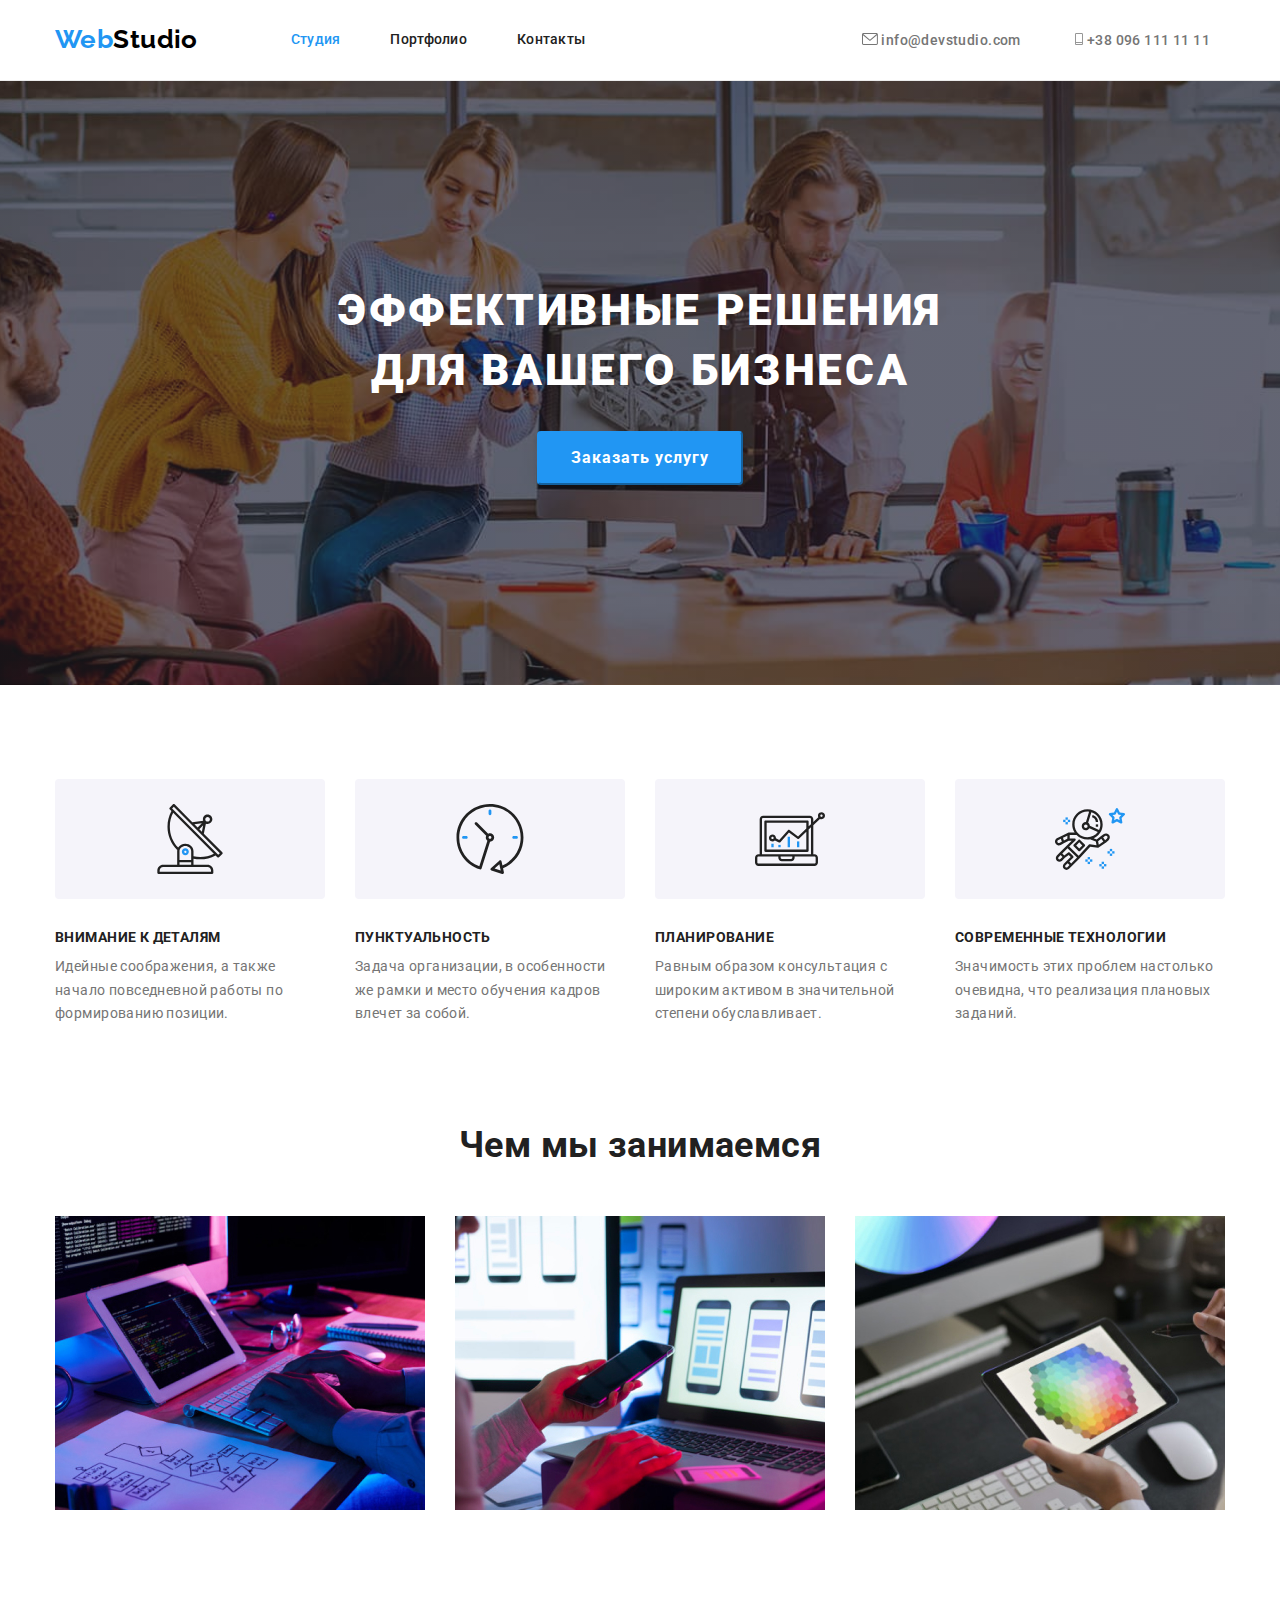
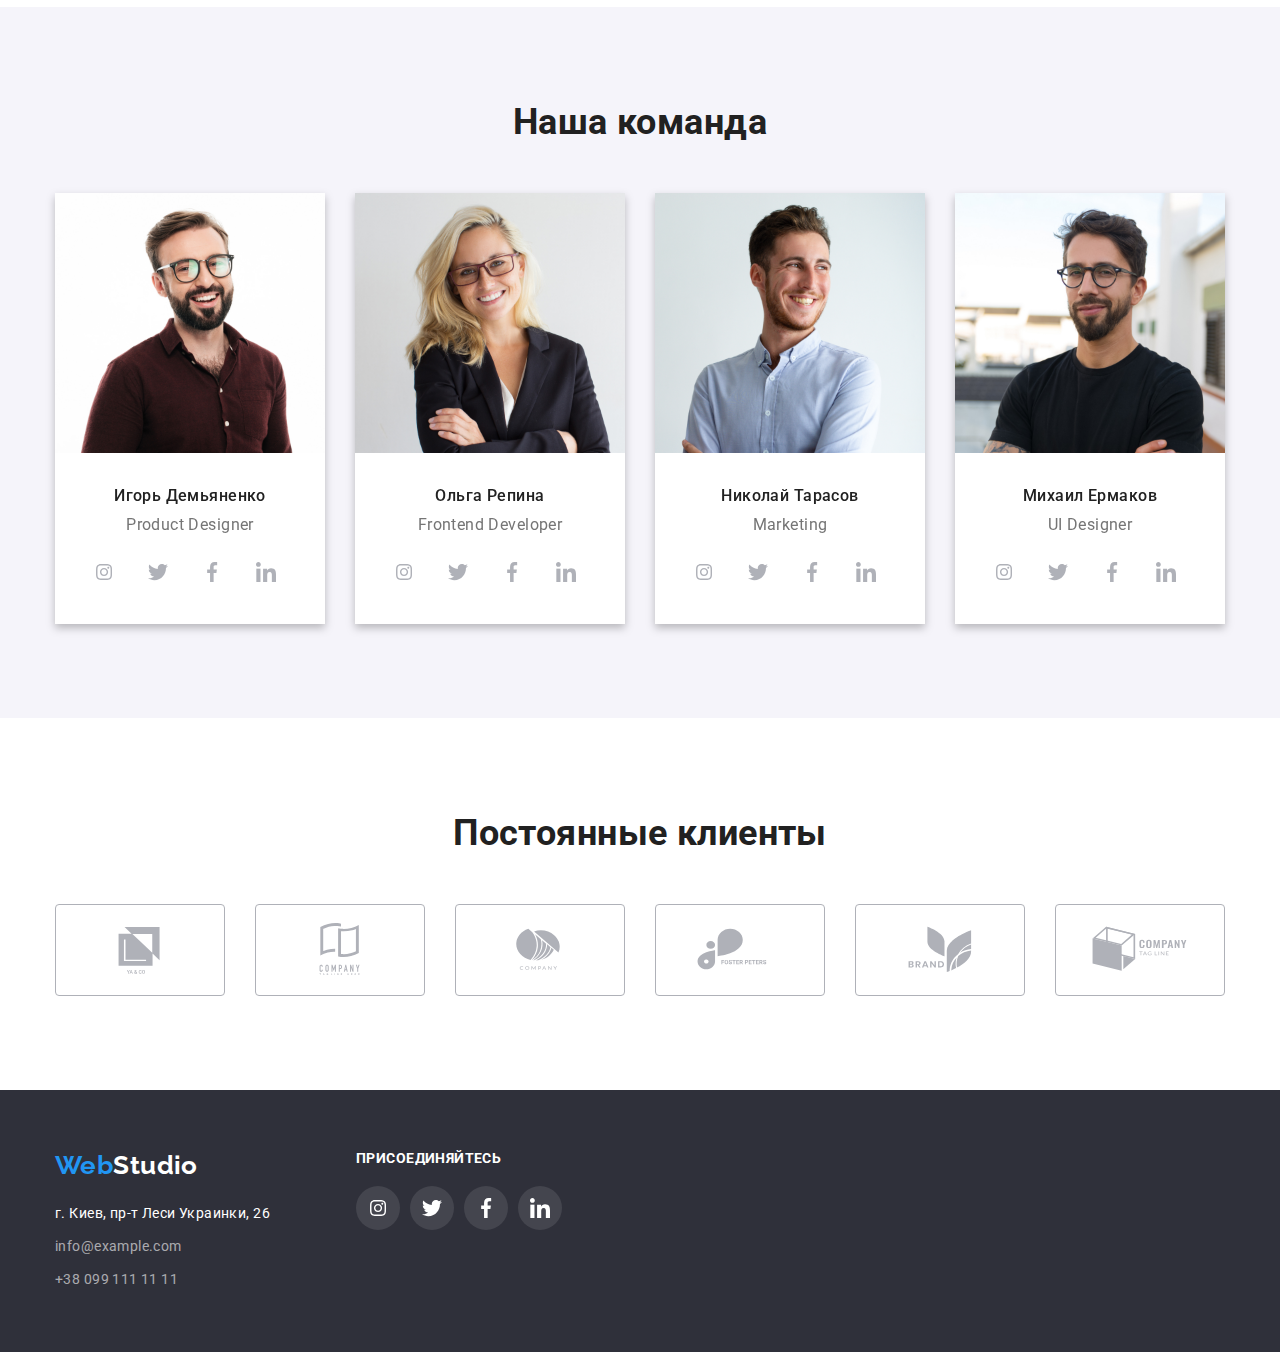
==== index.html @ cfe0c13e "начало" ====
<!DOCTYPE html>
<html lang="ru">
<head>
    <meta charset="UTF-8">
    <meta http-equiv="X-UA-Compatible" content="IE=edge">
    <meta name="viewport" content="width=device-width, initial-scale=1.0">
    <link rel="preconnect" href="https://fonts.googleapis.com">
    <link rel="preconnect" href="https://fonts.gstatic.com" crossorigin>
    <link href="https://fonts.googleapis.com/css2?family=Montserrat:wght@400;700&family=Raleway:wght@700&family=Roboto:wght@400;500;700;900&display=swap" rel="stylesheet">
    <title>Студия</title>
    <link rel="stylesheet" href="https://cdnjs.cloudflare.com/ajax/libs/modern-normalize/1.1.0/modern-normalize.min.css" integrity="sha512-wpPYUAdjBVSE4KJnH1VR1HeZfpl1ub8YT/NKx4PuQ5NmX2tKuGu6U/JRp5y+Y8XG2tV+wKQpNHVUX03MfMFn9Q==" crossorigin="anonymous" referrerpolicy="no-referrer" />
    <link href="./CSS/Styles.css" rel="stylesheet" type="text/css">
</head>
<body>

    <header class="header"> 
        <div class="container">
            <nav class="header-nav"> 
                <a class="header-logo link" href="./index.html">
                    <span class="logo-span">Web</span>Studio
                </a>

                <ul class="header-list list">
                    <li class="header-it current"><a href="./index.html" class="header-item link" >Студия</a> </li>
                    <li class="header-it"><a href="portfolio.html" class="header-item link">Портфолио</a> </li>
                    <li class="header-it"><a href="#contacts" class="header-item link">Контакты</a> </li>
                </ul>
            </nav>

                <ul class="header-link list"> 
                    <li>
                       
                        <a href="mailto:info@devstudio.com" class="link mail">  
                            <svg class="icon" width="16" height="12">
                            <use class="icon-hager" href="./img/symbol-defs.svg#icon-mail"></use>
                            </svg> info@devstudio.com
                        </a>
                    </li>

                    <li><a href="tel:+380961111111" class="link tel"> 
                        <svg class="icon" width="16" height="12">
                        <use class="icon-hager" href="./img/symbol-defs.svg#icon-tel"></use>
                        </svg>+38 096 111 11 11
                        </a>
                    </li>
                </ul>
        </div>
    </header>
    <main>
        <section class="hero">
                <div class="container">
                
                    <h1 class="hero-h1">Эффективные решения<br> для вашего бизнеса</h1>

                    <button type="button" class="hero-btn"> 
                            Заказать услугу
                    </button>
                </div>
        </section>

    
        <section class="benefits-section"> 
            <div class="container">   
                <h2 class="visually-hidden">Наши преимущества</h2>
                <ul class="benefiits-list list">
                    <li class="benefits-item"> 
                        <div class="icon-grey">
                            <svg class="benefits-icon">
                            <use href="./img/symbol-defs.svg#icon-antenna" width="70" height="70"></use>
                            </svg>
                        </div>
                        <h3 class="benefits-title">Внимание к деталям</h3> 
                        <p class="benefits-text">Идейные соображения, а также начало повседневной работы по формированию позиции.</p>
                    </li>
                    <li class="benefits-item">
                        <div class="icon-grey">
                            <svg class="benefits-icon">
                            <use href="./img/symbol-defs.svg#icon-clock" width="70" height="70"></use>
                            </svg>
                        </div>
                        <h3 class="benefits-title">Пунктуальность</h3> 
                        <p class="benefits-text">Задача организации, в особенности же рамки и место обучения кадров влечет за собой.</p>
                    </li>
                    <li class="benefits-item"> 
                        <div class="icon-grey">
                            <svg class="benefits-icon">
                            <use href="./img/symbol-defs.svg#icon-diagram" width="70" height="70"></use>
                            </svg>
                        </div>
                        <h3 class="benefits-title">Планирование</h3>
                        <p class="benefits-text">Равным образом консультация с широким активом в значительной степени обуславливает.</p>
                    </li>
                    <li class="benefits-item">
                        <div class="icon-grey">
                            <svg class="benefits-icon">
                            <use href="./img/symbol-defs.svg#icon-astronaut-cosmo" width="70" height="70"></use>
                            </svg>
                        </div>
                        <h3 class="benefits-title">Современные технологии</h3> 
                        <p class="benefits-text">Значимость этих проблем настолько очевидна, что реализация плановых заданий.</p>
                    </li>
                </ul>
            </div>
        </section>
        <section class="pictures-section">
            <div class="container">
                <h2 class="pictures-title title-down">Чем мы занимаемся</h2>
                <ul class="pictures-list list">
                    <li><img src="./img/верстка.jpg" class="pictures" alt="делает верстку на компьютере" width="370" /></li>
                    <li><img src="./img/дизайн.jpg" class="pictures" alt="создает дизайн макета" width="370" /></li>
                    <li><img src="./img/цвета.jpg" class="pictures" alt="выбирает цвета на палитре планшета" width="370" /></li>
                </ul>
            </div>
         </section>
        <section class="team-section">
            <div class="container">
                <h2 class="team-title-list title-down">Наша команда</h2>
                <ul class="team-list list">
                    <li class="team-item"><img src="./img/ИгорьДемьяненко.jpg" class="pictures-team" alt="Игорь Демьяненко проджект менеджер" width="270" />
                        <h3 class="team-title">Игорь Демьяненко</h3>
                        <p class="team-text">Product Designer</p>
                        <ul class="team-soc-list list">
                            <li class="team-icon-item">
                                <a href="" class="team-icon-link link"> 
                                    <svg class="icon-soc" width="20" height="16"> 
                                        <use href="./img/symbol-defs.svg#icon-instagram"></use>
                                    </svg>
                                </a>
                            </li>
                            <li class="team-icon-item">
                                <a href="" class="team-icon-link">
                                    <svg class="icon-soc" width="20" height="20"> 
                                     <use href="./img/symbol-defs.svg#icon-twitter"></use>
                                    </svg>
                                </a>
                            </li>
                            <li class="team-icon-item">
                                <a href="" class="team-icon-link">
                                    <svg class="icon-soc" width="20" height="20"> 
                                        <use href="./img/symbol-defs.svg#icon-facebook"></use>
                                    </svg>
                                </a>
                            </li>
                            <li class="team-icon-item">
                                <a href="" class="team-icon-link">
                                    <svg class="icon-soc" width="20" height="20"> 
                                        <use href="./img/symbol-defs.svg#icon-linkedin"></use>
                                    </svg>
                                </a>
                            </li>
                        </ul>
                    </li>
                    <li class="team-item"><img src="./img/ОльгаРепина.jpg"  class="pictures-team" alt="Ольга Репина Фронтєнд девелопер" width="270" />
                        <h3 class="team-title">Ольга Репина</h3>
                        <p class="team-text">Frontend Developer</p>
                        <ul class="team-soc-list list">
                            <li class="team-icon-item">
                                <a href="" class="team-icon-link link"> 
                                    <svg class="icon-soc" width="20" height="16"> 
                                        <use href="./img/symbol-defs.svg#icon-instagram"></use>
                                    </svg>
                                </a>
                            </li>
                            <li class="team-icon-item">
                                <a href="" class="team-icon-link">
                                    <svg class="icon-soc" width="20" height="20"> 
                                     <use href="./img/symbol-defs.svg#icon-twitter"></use>
                                    </svg>
                                </a>
                            </li>
                            <li class="team-icon-item">
                                <a href="" class="team-icon-link">
                                    <svg class="icon-soc" width="20" height="20"> 
                                        <use href="./img/symbol-defs.svg#icon-facebook"></use>
                                    </svg>
                                </a>
                            </li>
                            <li class="team-icon-item">
                                <a href="" class="team-icon-link">
                                    <svg class="icon-soc" width="20" height="20"> 
                                        <use href="./img/symbol-defs.svg#icon-linkedin"></use>
                                    </svg>
                                </a>
                            </li>
                        </ul>
                    </li>
                    <li class="team-item"><img src="./img/НиколайТарасов.jpg" class="pictures-team" alt="Николай Тарасов маркетолог" width="270" />
                        <h3 class="team-title">Николай Тарасов</h3>
                        <p class="team-text">Marketing</p>
                        <ul class="team-soc-list list">
                            <li class="team-icon-item">
                                <a href="" class="team-icon-link link"> 
                                    <svg class="icon-soc" width="20" height="16"> 
                                        <use href="./img/symbol-defs.svg#icon-instagram"></use>
                                    </svg>
                                </a>
                            </li>
                            <li class="team-icon-item">
                                <a href="" class="team-icon-link">
                                    <svg class="icon-soc" width="20" height="20"> 
                                     <use href="./img/symbol-defs.svg#icon-twitter"></use>
                                    </svg>
                                </a>
                            </li>
                            <li class="team-icon-item">
                                <a href="" class="team-icon-link">
                                    <svg class="icon-soc" width="20" height="20"> 
                                        <use href="./img/symbol-defs.svg#icon-facebook"></use>
                                    </svg>
                                </a>
                            </li>
                            <li class="team-icon-item">
                                <a href="" class="team-icon-link">
                                    <svg class="icon-soc" width="20" height="20"> 
                                        <use href="./img/symbol-defs.svg#icon-linkedin"></use>
                                    </svg>
                                </a>
                            </li>
                        </ul>
                    </li>
                    <li class="team-item"><img src="./img/Михаил.jpg" class="pictures-team" alt="Михаил Ермаков дизайнер" width="270" />
                        <h3 class="team-title">Михаил Ермаков</h3>
                        <p class="team-text">UI Designer</p>
                        <ul class="team-soc-list list">
                            <li class="team-icon-item">
                                <a href="" class="team-icon-link link"> 
                                    <svg class="icon-soc" width="20" height="16"> 
                                        <use href="./img/symbol-defs.svg#icon-instagram"></use>
                                    </svg>
                                </a>
                            </li>
                            <li class="team-icon-item">
                                <a href="" class="team-icon-link">
                                    <svg class="icon-soc" width="20" height="20"> 
                                     <use href="./img/symbol-defs.svg#icon-twitter"></use>
                                    </svg>
                                </a>
                            </li>
                            <li class="team-icon-item">
                                <a href="" class="team-icon-link">
                                    <svg class="icon-soc" width="20" height="20"> 
                                        <use href="./img/symbol-defs.svg#icon-facebook"></use>
                                    </svg>
                                </a>
                            </li>
                            <li class="team-icon-item">
                                <a href="" class="team-icon-link">
                                    <svg class="icon-soc" width="20" height="20"> 
                                        <use href="./img/symbol-defs.svg#icon-linkedin"></use>
                                    </svg>
                                </a>
                            </li>
                        </ul>
                    </li>
                </ul>
            </div>
        </section>

        <section class="clients">
            <h2 class="clients-title title-down">Постоянные клиенты</h2>
            <ul class="clients-icon-list list">
                <li class="clients-icon-item">
                    <a href="" class="clients-icon-link link">
                        <svg class="icon-clients" width="160" height="60"> 
                            <use href="./img/symbol-defs.svg#icon-Logologo1"></use>
                        </svg>
                    </a>
                </li>
                <li class="clients-icon-item">
                    <a href="" class="clients-icon-link link">
                        <svg class="icon-clients" width="160" height="60"> 
                            <use href="./img/symbol-defs.svg#icon-Logologo2"></use>
                        </svg>
                    </a>
                </li>
                <li class="clients-icon-item">
                    <a href="" class="clients-icon-link link">
                        <svg class="icon-clients" width="160" height="60"> 
                            <use href="./img/symbol-defs.svg#icon-Logologo3"></use>
                        </svg>
                    </a>
                </li>
                <li class="clients-icon-item">
                    <a href="" class="clients-icon-link">
                        <svg class="icon-clients link" width="160" height="60"> 
                            <use href="./img/symbol-defs.svg#icon-Logologo4"></use>
                        </svg>
                    </a>
                </li>
                <li class="clients-icon-item">
                    <a href="" class="clients-icon-link link">
                        <svg class="icon-clients" width="160" height="60"> 
                            <use href="./img/symbol-defs.svg#icon-Logologo5"></use>
                        </svg>
                    </a>
                </li>
                <li class="clients-icon-item">
                    <a href="" class="clients-icon-link link">
                        <svg class="icon-clients" width="160" height="60"> 
                            <use href="./img/symbol-defs.svg#icon-Logologo6"></use>
                        </svg>
                    </a>
                </li>
            </ul>
        </section>

    </main>
    
    <footer class="footer">
        <div class="container">
            <div class="f-contact">
                <a href="/" class="footer-logo link"><span class="logo-span">Web</span>Studio </a>
                <address id="contacts">
                    <ul class="footer-list list">
                        <li class="footer-item"><p class="footer-address">г. Киев, пр-т Леси Украинки, 26</p></li>
                        <li class="footer-item"><a href="mailtoo:info@example.com" class="footer-mail link">info@example.com</a></li>
                        <li><a href="tel:+380991111111" class="fotter-tel link">+38 099 111 11 11</a></li>
                    </ul>
                </address>
            </div>
            <div class="f-icon">
                <h2 class="footer-title">присоединяйтесь</h2>
                <ul class="footer-soc-list list">
                    <li class="footer-icon-item">
                        <a href="" class="footer-icon-link link"> 
                            <svg class="footer-icon-soc" width="20" height="16"> 
                                <use href="./img/symbol-defs.svg#icon-instagram"></use>
                            </svg>
                        </a>
                    </li>
                    <li class="footer-icon-item">
                        <a href="" class="footer-icon-link">
                            <svg class="footer-icon-soc" width="20" height="20"> 
                             <use href="./img/symbol-defs.svg#icon-twitter"></use>
                            </svg>
                        </a>
                    </li>
                    <li class="footer-icon-item">
                        <a href="" class="footer-icon-link">
                            <svg class="footer-icon-soc" width="20" height="20"> 
                                <use href="./img/symbol-defs.svg#icon-facebook"></use>
                            </svg>
                        </a>
                    </li>
                    <li class="footer-icon-item">
                        <a href="" class="footer-icon-link">
                            <svg class="footer-icon-soc" width="20" height="20"> 
                                <use href="./img/symbol-defs.svg#icon-linkedin"></use>
                            </svg>
                        </a>
                    </li>
                </ul>
            
           
            </div>
        </div>

    </footer>
        
   



</body>
</html>
---- CSS/Styles.css ----
:root {
--accent-color: #2196F3;
--title-color: #212121;
--light-color: #FFFFFF;
--text-color: #757575;
--body-color: #E5E5E5;
--footer-color:#2F303A; 
--typical-margin: 94px;
}
* {
    margin: 0px;
    padding: 0px;
    box-sizing: border-box;
}

.container {
    width: 1200px;
    margin: 0 auto;
    padding-left: 15px;
    padding-right: 15px;
}

body {
    font-family: 'Roboto', sans-serif;
    background-color:var(--light-color);
    font-size: 14px;
    letter-spacing: 0.03em;
} 
.link {
    text-decoration: none;
} 
.list {
    list-style: none;
}
.current a {
    color: var(--accent-color);
}

/*------------HEDER------------*/

.header {
    background-color: var(--light-color);
    border-bottom: 1px solid #ECECEC;
}
.header .container {
  display: flex;   
}

.header-nav {
    display: flex;
    align-items: center;
    padding-top: 24px;
    padding-bottom: 25px;
}

.header-logo {

    font-family:'Raleway', sans-serif;
    font-weight: 700;
    font-size: 26px;
    line-height: 1.19;
    color: black;
  
}
.logo-span {
    color:var(--accent-color);
}
.header-list {
    display: flex;
    margin-left: 93px;
   
}
.header-it:not(:last-child) {
    margin-right: 50px;
}
.header-item {
    font-weight: 500;
    line-height: 1.14;
    letter-spacing: 0.02em;
    color: var(--title-color);
}
.header-link {
    margin-left: auto;
    display: flex;
    padding-top: 32px;
    margin-right: 15px;
}

.mail {
    margin-right: 50px;
}
.tel, .mail {
    font-weight: 500;
    color:var(--text-color);
}
.icon-hager {
   fill: currentColor;
}

.header-item:hover, .mail:hover, .header-item:focus, .mail:focus, .tel:hover,.tel:focus {
    color: var(--accent-color);
    fill: var(--accent-color);
}

/*----------------HERO---------------*/
.hero {
  background-color: var(--footer-color);
  background-image: linear-gradient(to right, rgba(47, 48, 58, 0.4), rgba(47, 48, 58, 0.4)), url(../img/hero.jpg);
  max-width: 1600 px;
  height: 600 px;
  background-size: cover;
  background-position: center;
  margin-left: auto;
  margin-right: auto; 
}
.hero .container{

    padding-top: 200px;
    padding-bottom: 200px;
  
}
.hero-h1 {
    font-family: 'Roboto';
    font-weight: 900;
    font-size: 44px;
    line-height: 1.36;

    text-align: center;
    letter-spacing: 0.06em;
    text-transform: uppercase;
    color: var(--light-color);
    margin-bottom: 30px;
    

}

.hero-btn {
    font-family: Roboto;
    font-weight: 700;
    font-size: 16px;
    line-height: 1.875;
    
    display: block;
    align-items: center;
    text-align: center;
    letter-spacing: 0.06em;
    background-color: var(--accent-color);
    color: var(--light-color);
    margin-top: 30px;
    margin: 0px auto;
   padding: 10px 32px;
   display: flex;
   box-shadow: 0px 4px 4px rgba(0, 0, 0, 0.15);
   border-radius: 4px; 
   border-color: var(--accent-color);
}

.hero-btn:hover, .hero-btn:focus {
    color: var(--accent-color);
}


/*-----BENEFITS-----*/

.visually-hidden {
    position: absolute;
    white-space: nowrap;
    width: 1px;
    height: 1px;
    overflow: hidden;
    border: 0;
    padding: 0;
    clip: rect(0 0 0 0);
    clip-path: inset(50%);
    margin: -1px;
}


.benefits-section {
    padding-top: 94px;
    padding-bottom: 47px;
}

.benefiits-list {
    display: flex;   
}

.benefits-item:not(:last-child) {
    margin-right: 30px;
    
}   
.benefits-icon {
    width: 70px;    
    height: 70px; 
   
}
.icon-grey {
    width: 270px;    
    height: 120px;
    border-radius: 4px;
    margin-bottom: 30px;
    background-color: #F5F4FA;
    display: flex;
    justify-content: center;
    align-items: center;
}
.benefits-item {
    width: 270px;    
    height: 251px;
}
.benefits-title {
    font-size: 14px;
    line-height: 16px;
    text-transform: uppercase;
    color: var(--title-color);
    padding-bottom: 10px;
}

.benefits-text {
    line-height: 1.71;
    color: var(--text-color);
}

/*-----PICTURES-----*/
.pictures-section {
    padding-top: 47px;
    padding-bottom: 94px;
}
.pictures-title {
    margin-bottom: 50px;
}
.title-down {
    font-weight: 700;
    font-size: 36px;
    line-height: 1.17;
    text-align: center;
    color: var(--title-color);
}
.pictures-list{
    display: flex;
}
.pictures  {
  margin-right: 30px;  

}

/*-----TEAM-----*/
.team-section {
   background-color: #F5F4FA;   
   padding-top: 94px;
   padding-bottom: 94px;
}
.team-title-list {
    margin-bottom: 50px;
}

.team-title {
    font-weight: 500;
    font-size: 16px;
    line-height: 1.19;
    text-align: center;
    color: var(--title-color);
    padding-top: 30px;
    padding-bottom: 10px;

    
}
.team-list {
    display: flex;

}

.team-text {
    font-size: 16px;
    line-height: 1.19;
    text-align: center;
    color: var(--text-color);
    padding-bottom: 16px;
}

.team-item {
    background-color: var(--light-color);
    filter: drop-shadow(0px 4px 4px rgba(0, 0, 0, 0.25));
}

.team-item:not(:last-child) {
    margin-right: 30px;
}
.team-soc-list {
    display: flex;
    justify-content: center;

}
.team-icon-item {
    width: 44px;
    height: 44px;
    margin-right: 10px;
    margin-bottom: 30px;
}
.team-icon-link:last-child {
    margin-right: 0;
}
.team-icon-link {
    width: 100%;
    height: 100%;
    background-color: #FFFFFF;
    border-radius: 50%;
    display: flex;
    justify-content: center;
    align-items: center;
}
.team-icon-link:hover, .team-icon-link:focus {
    background-color:var(--accent-color);
}
.team-icon-link:hover .icon-soc,
.team-icon-link:focus .icon-soc {
    fill: #FFFFFF;
}
.icon-soc {
    fill: #AFB1B8;
 }

/* -----------CLIENTS----------- */

.clients {
    padding-top: 94px;
    padding-bottom: 94px;
}
.clients-title {
    margin-bottom: 50px;
}
.clients-icon-list {
    display: flex;
    justify-content: center;
}
.clients-icon-item {
    width: 170px;
    height: 92px;
    margin-right: 30px;
    
}
.clients-icon-item:last-child {
    margin-right: 0;
}

.clients-icon-link {
    width: 100%;
    height: 100%;
    align-items: center;
    justify-content: center;
    display: flex;
    border: 1px solid #AFB1B8;
    border-radius: 4px;
    
}
.icon-clients {
    fill: #AFB1B8;
}

.clients-icon-link:hover, .clients-icon-link:focus {
    border-color:var(--accent-color);
}
.clients-icon-link:hover .icon-clients, 
.clients-icon-link:focus .icon-clients {
    fill: var(--accent-color);
}

/*-----FOOTER-----*/
.footer {
    background-color: var(--footer-color);
    padding-top: 60px;
    padding-bottom: 60px;  
}

.footer {
    font-style: normal;
    font-weight: 400;
    font-size: 14px;
    line-height: 1.71;
    letter-spacing: 0.03em;
}
.footer .container {
    display: flex;
}
.footer-logo {
    font-family:'Raleway', sans-serif;
    font-weight: 700;
    font-size: 26px;
    line-height: 1.19;
    color: var(--light-color);
}
.logo-span {
    color: var(--accent-color);
} 
    
.footer-address {
  
    color: var(--light-color);
    font-style: normal;
}

.footer-mail{
    color: rgba(255, 255, 255, 0.6);
    font-style: normal;
}
.fotter-tel{
    color: rgba(255, 255, 255, 0.6);
    font-style: normal;
}
.footer-mail:hover, .footer-mail:focus, .fotter-tel:hover, .fotter-tel:focus{
    color: var(--accent-color);
}
.footer-list {
    width: 231px;
    padding-top: 20px;
}
.footer-item {
    padding-bottom: 9px;
}

.footer-title {
    font-family: 'Roboto';
    font-style: normal;
    font-weight: 700;
    font-size: 14px;
    line-height: 16px;
    letter-spacing: 0.03em;
    text-transform: uppercase;
    color: #FFFFFF;
    margin-bottom: 20px;
}
.f-icon {
    margin-left: 70px;
}

.footer-soc-list {
    display: flex;
}
.footer-icon-item {
    width: 44px;
    height: 44px;
    margin-right: 10px; 
}
.footer-icon-link:last-child {
    margin-right: 0;
}

.footer-icon-link {
    width: 100%;
    height: 100%;
    border-radius: 50%;
    background-color: rgba(255, 255, 255, 0.1);
    display: flex;
    justify-content: center;
    align-items: center;
}
.footer-icon-soc {
    fill: #FFFFFF;
}

.footer-icon-link:hover, .footer-icon-link:focus {
    background-color: var(--accent-color);
}



/*----------------------PORTFOLIO-------------------*/

.filtr-list {
    display: flex;
    justify-content: center;
    margin-bottom: 50px;
}

.filtr-btn {
    font-weight: 500;
    font-size: 16px;
    line-height: 1.6;
    text-align: center;
    letter-spacing: 0.03em;
    background-color: #F5F4FA;
    border-radius: 4px;
    border-color:currentColor;
    color: var(--title-color);
    margin-right: 8px;
    padding: 6px 22px;
    
}
.filtr-btn:hover, .filtr-btn:focus {
    background-color: var(--accent-color);
    color:var(--light-color);
    border-color:var(--accent-color);
    box-shadow: 0px 3px 1px rgba(0, 0, 0, 0.1), 0px 1px 2px rgba(0, 0, 0, 0.08), 0px 2px 2px rgba(0, 0, 0, 0.12);
}

/*--------------------PORTFOLIO--WORK----------------*/

 .work {
    padding-bottom: 94px;
    padding-top: 94px;
}   
.work-list {
    display: flex;
    flex-wrap: wrap;
}

.work-item {
    width: 370px;
    height: 404px;
    margin-right: 30px;
    margin-bottom: 30px;
    border: 1px solid #EEEEEE;
}

.work-item:nth-child(3n) {
    margin-right: 0;
}
.work-item:nth-last-child(-n+3) {
    margin-bottom: 0;
}

.work-paragraf {
    padding-top: 20px;
    padding-right: 24px;
    padding-bottom: 20px;
    padding-left: 24px;
}
.work-title {
    font-size: 18px;
    line-height: 2;
    letter-spacing: 0.06em;
    color: var(--title-color);
    padding-bottom: 4px;
}
.work-text {
    font-size: 16px;
    line-height: 1.88;
    color: var(--text-color);
}
.work-link {
    width: 100%;
    height: 100%;
}
.work-item:hover,
.work-item:focus {
    box-shadow: 0px 1px 1px rgba(0, 0, 0, 0.12), 0px 4px 4px rgba(0, 0, 0, 0.06), 1px 4px 6px rgba(0, 0, 0, 0.16);
}
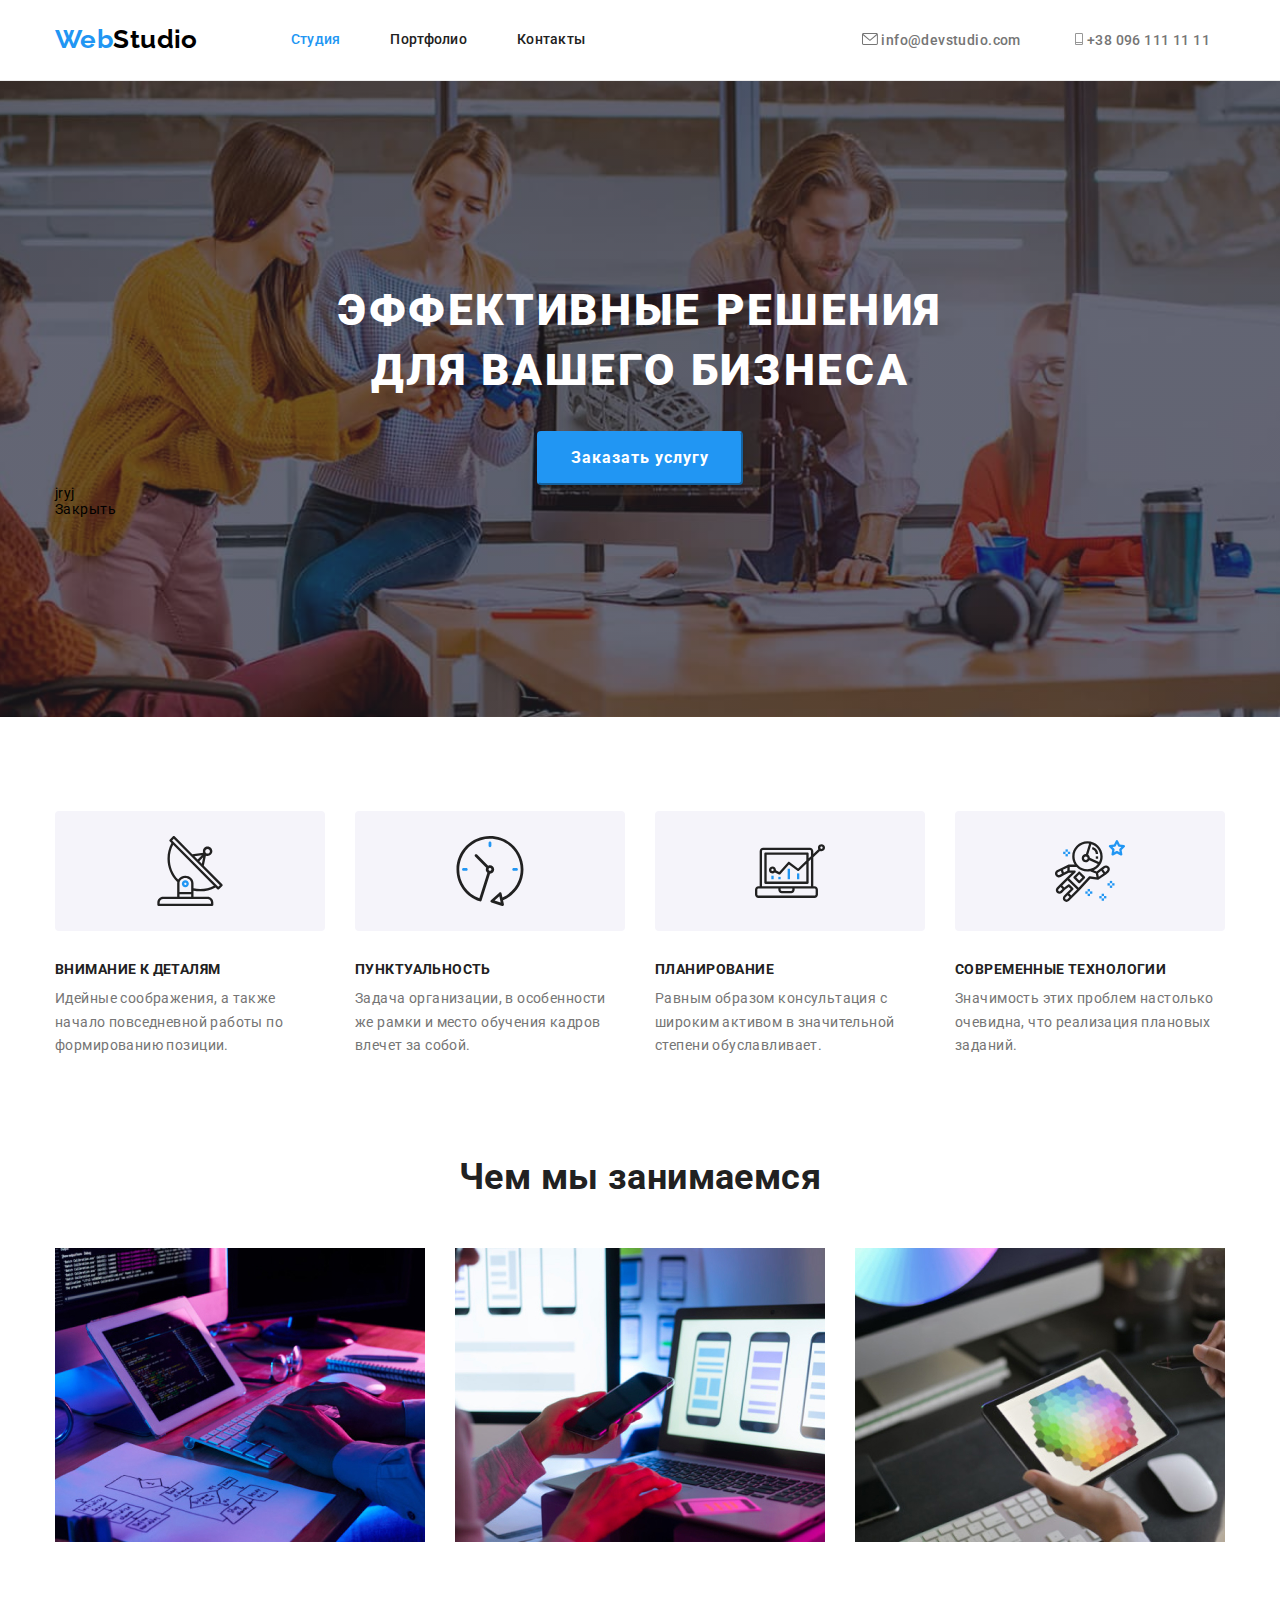
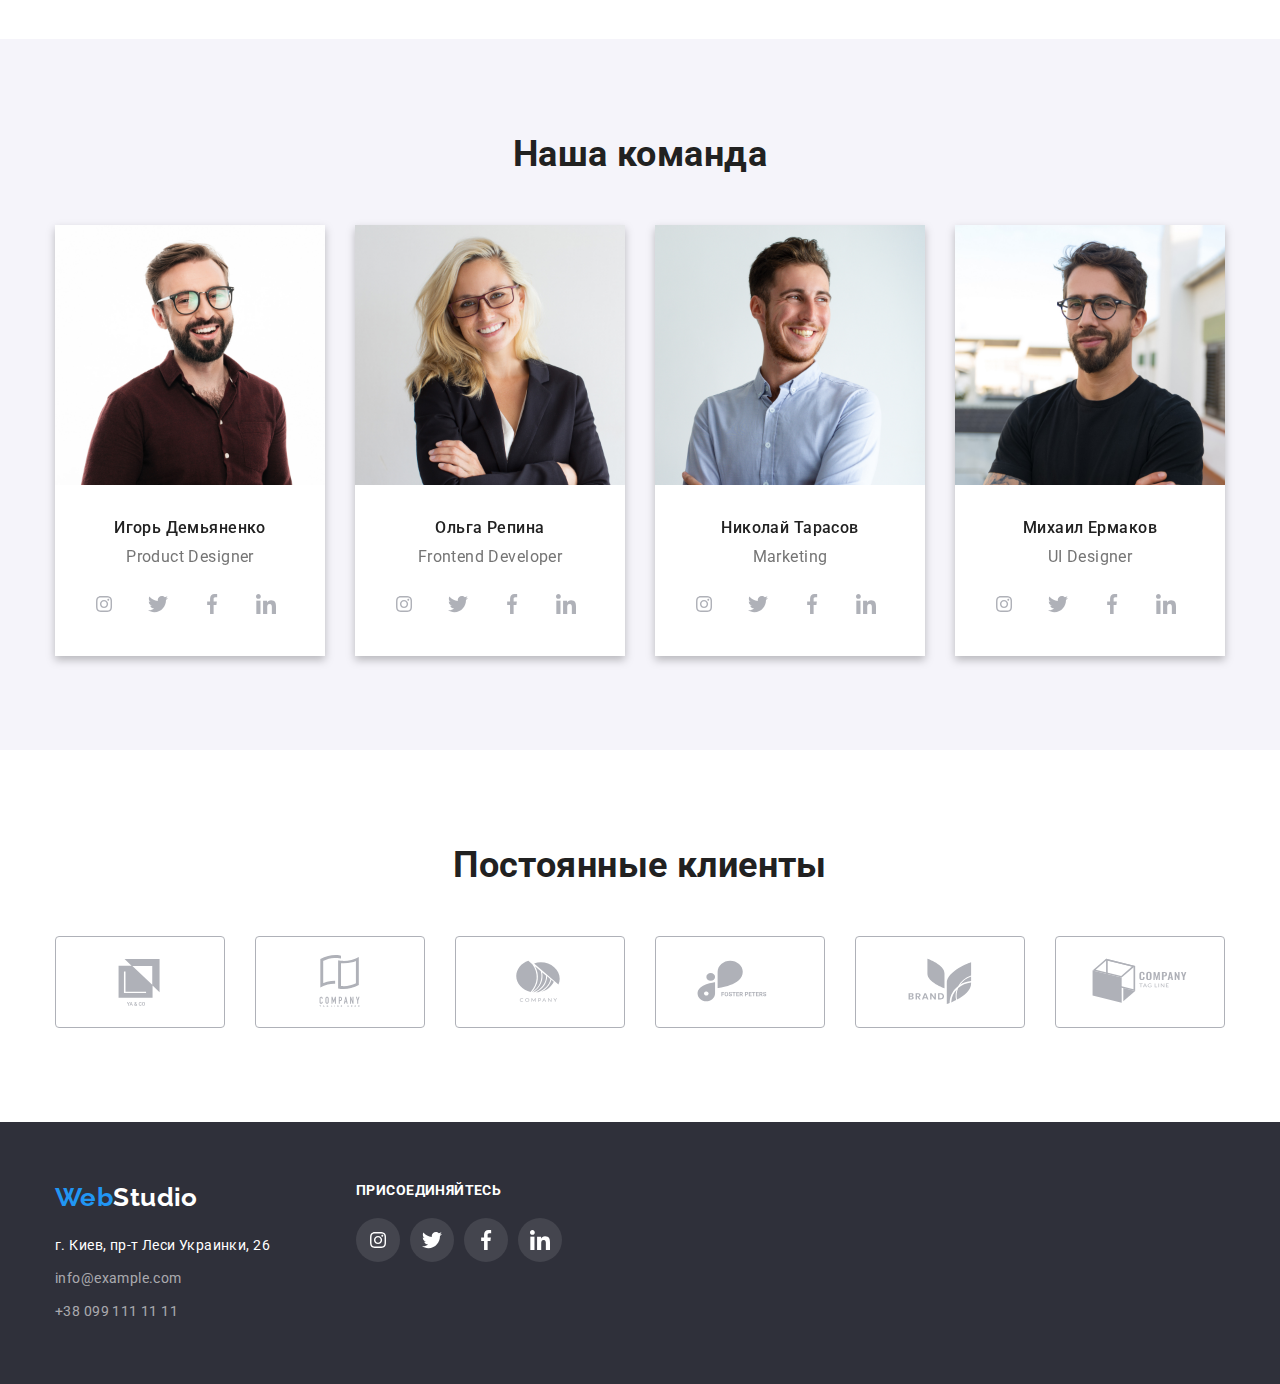
==== commit 70abe4df: "шось" ====
--- a/index.html
+++ b/index.html
@@ -52,9 +52,16 @@
                 
                     <h1 class="hero-h1">Эффективные решения<br> для вашего бизнеса</h1>
 
-                    <button type="button" class="hero-btn"> 
+                    <button data-modal-open type="button" class="hero-btn"> 
                             Заказать услугу
                     </button>
+                    <div class="backdrop is-hidden" data-modal>
+                        <div class="modal"> 
+                            <p> jryj</p>
+
+                          <baton data-modal-close>Закрыть</baton>  
+                        </div>
+                    </div>
                 </div>
         </section>
 
@@ -360,6 +367,6 @@
    
 
 
-
+    <script src="./js/modal.js"></script>
 </body>
 </html>--- a/CSS/Styles.css
+++ b/CSS/Styles.css
@@ -78,20 +78,24 @@
     line-height: 1.14;
     letter-spacing: 0.02em;
     color: var(--title-color);
+    transition: color 250ms ease;
 }
 .header-link {
     margin-left: auto;
     display: flex;
     padding-top: 32px;
     margin-right: 15px;
+   
 }
 
 .mail {
     margin-right: 50px;
+
 }
 .tel, .mail {
     font-weight: 500;
     color:var(--text-color);
+    transition: color 250ms ease;
 }
 .icon-hager {
    fill: currentColor;
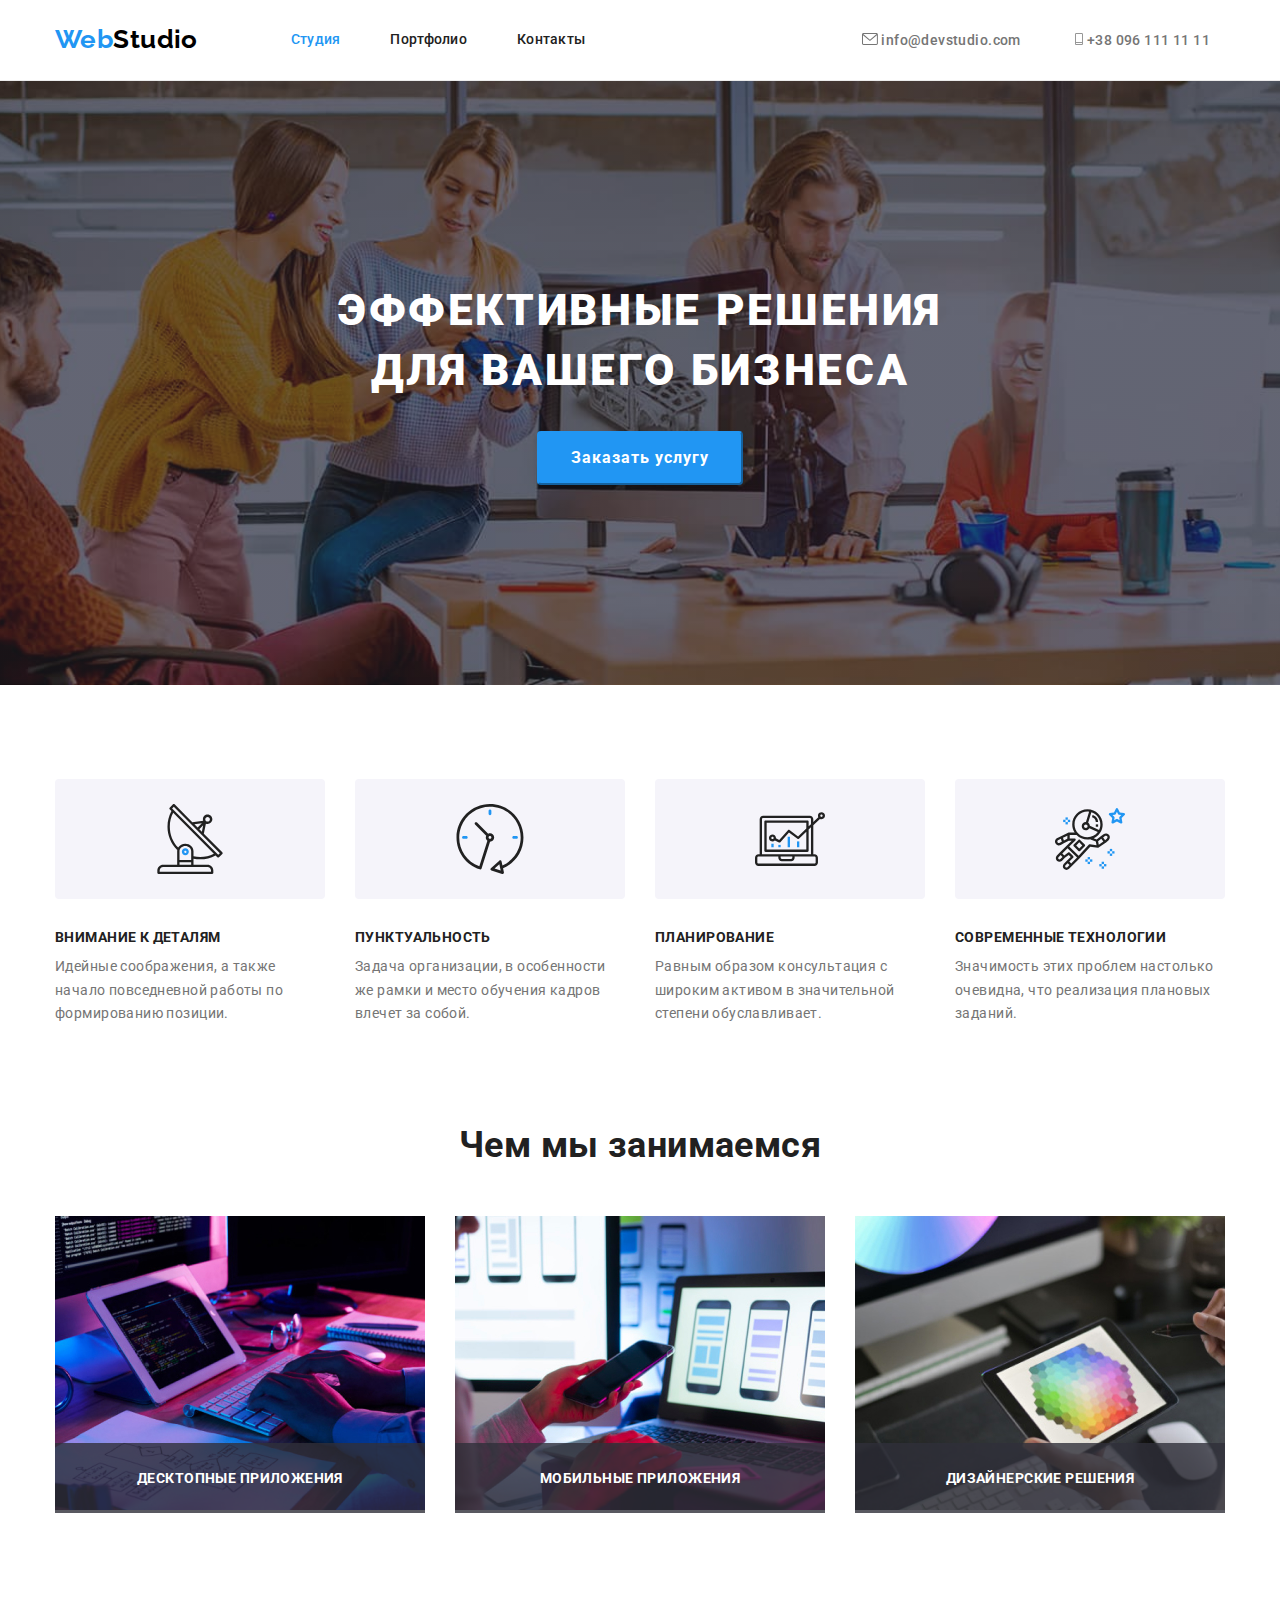
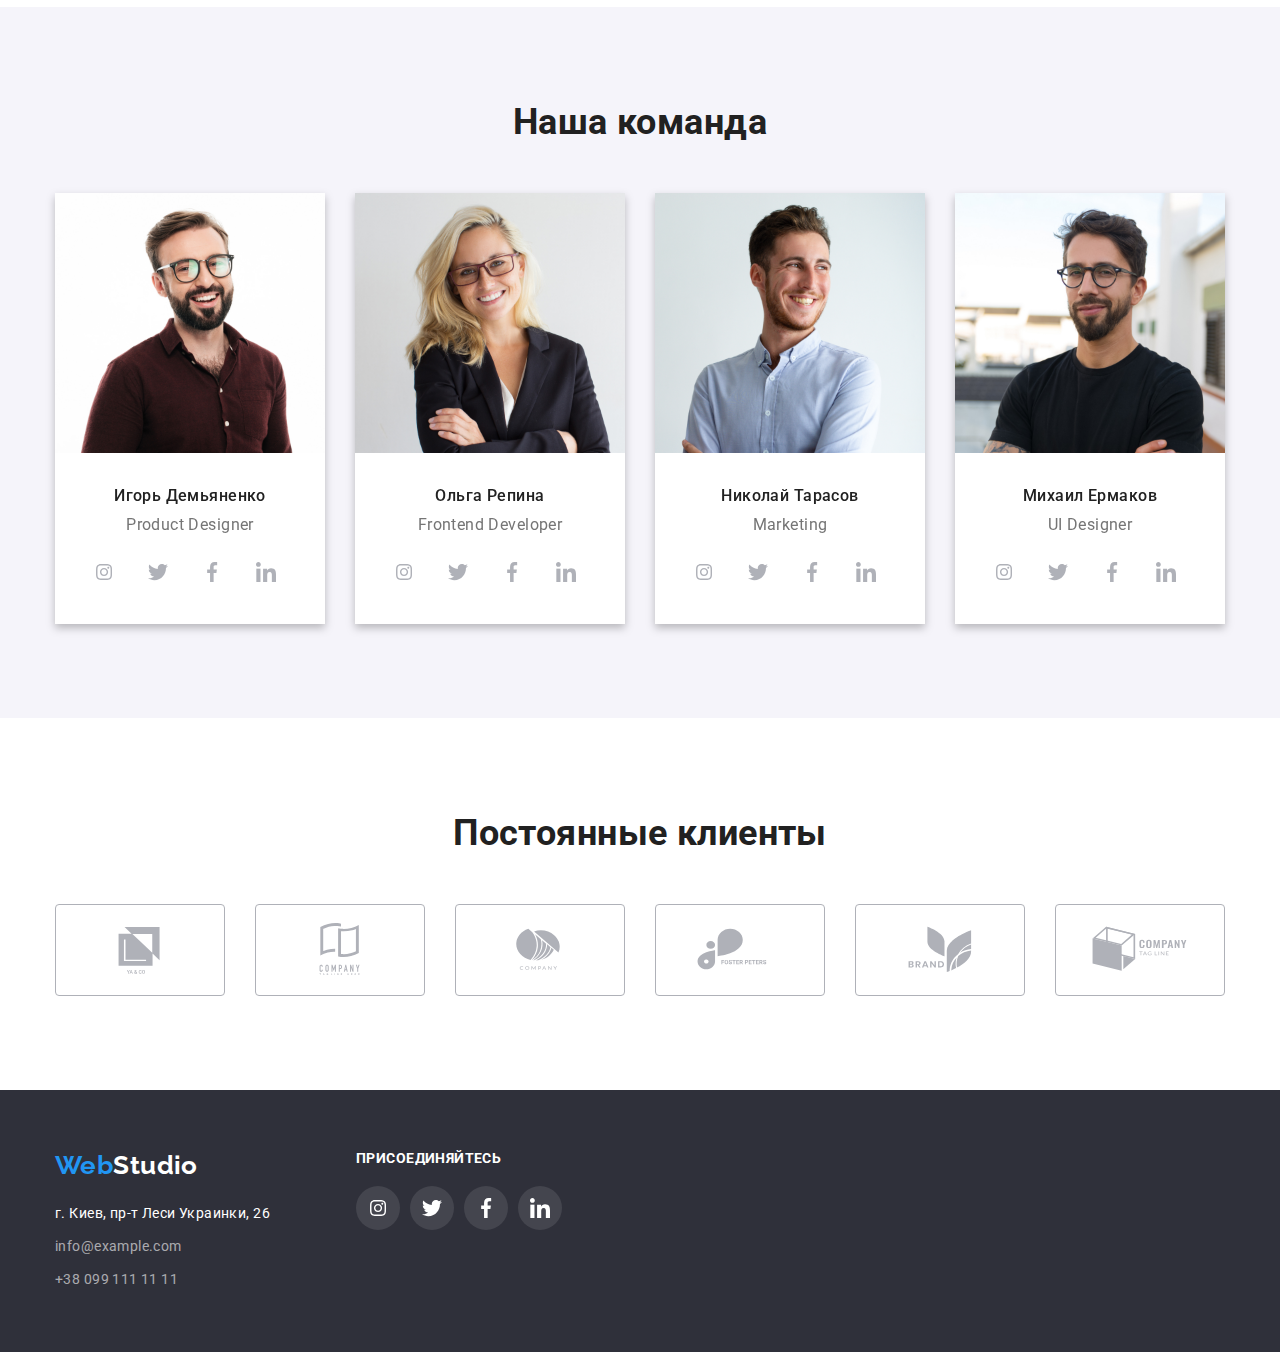
==== commit feb986d7: "dp-5" ====
--- a/index.html
+++ b/index.html
@@ -57,9 +57,12 @@
                     </button>
                     <div class="backdrop is-hidden" data-modal>
                         <div class="modal"> 
-                            <p> jryj</p>
-
-                          <baton data-modal-close>Закрыть</baton>  
+                           
+                          <baton data-modal-close class="btn-close"> 
+                            <svg class="icon-close" width="18" height="18"> 
+                                <use href="./img/symbol-defs.svg#icon-close-black-18dp-2-1-1"></use>
+                            </svg>
+                          </baton>  
                         </div>
                     </div>
                 </div>
@@ -113,9 +116,18 @@
             <div class="container">
                 <h2 class="pictures-title title-down">Чем мы занимаемся</h2>
                 <ul class="pictures-list list">
-                    <li><img src="./img/верстка.jpg" class="pictures" alt="делает верстку на компьютере" width="370" /></li>
-                    <li><img src="./img/дизайн.jpg" class="pictures" alt="создает дизайн макета" width="370" /></li>
-                    <li><img src="./img/цвета.jpg" class="pictures" alt="выбирает цвета на палитре планшета" width="370" /></li>
+                    <li class="benefits-img-fon">
+                        <img src="./img/верстка.jpg" class="pictures" alt="делает верстку на компьютере" width="370" /> 
+                        <p class="benefits-img-text">Десктопные приложения</p>
+                    </li>
+                    <li class="benefits-img-fon">
+                        <img src="./img/дизайн.jpg" class="pictures" alt="создает дизайн макета" width="370" />
+                        <p class="benefits-img-text">Мобильные приложения</p>
+                    </li>
+                    <li class="benefits-img-fon">
+                        <img src="./img/цвета.jpg" class="pictures" alt="выбирает цвета на палитре планшета" width="370" />
+                        <p class="benefits-img-text">Дизайнерские решения</p>
+                    </li>
                 </ul>
             </div>
          </section>
--- a/CSS/Styles.css
+++ b/CSS/Styles.css
@@ -162,7 +162,52 @@
 .hero-btn:hover, .hero-btn:focus {
     color: var(--accent-color);
 }
-
+.backdrop {
+    width: 100%;
+    height: 100%;
+    position: fixed;
+    background-color: rgba(0, 0, 0, 0.2);;
+    top: 0;
+    left: 0;
+    transition: opacity 300ms, visibility 300ms;
+}
+
+.modal {
+    width: 528px;
+    min-height: 521px;
+    background-color: #ffffff;
+    box-shadow: 0px 1px 3px rgba(0, 0, 0, 0.12), 0px 1px 1px rgba(0, 0, 0, 0.14), 0px 2px 1px rgba(0, 0, 0, 0.2);
+    border-radius: 4px;
+    position: absolute;
+    top: 50%;
+    left: 50%;
+    transform: translate(-50%, -50%) scale(1) rotate(0deg);
+    transition: transform 300ms;
+}
+
+.btn-close {
+    width: 30px;
+    height: 30px;
+    border-radius: 50%;
+    background-color: transparent;
+    border: 1px solid rgba(0, 0, 0, 0.1);
+    position: absolute;
+    top: 8px;
+    right: 8px;
+    justify-content: center;
+    align-items: center;
+    display: flex; 
+}
+
+.is-hidden {
+    visibility: hidden;
+    opacity: 0;
+    pointer-events: none;
+}
+
+.backdrop.is-hidden .modal {
+    transform: translate(0) scale(0) rotate(90deg);
+}
 
 /*-----BENEFITS-----*/
 
@@ -224,6 +269,29 @@
     line-height: 1.71;
     color: var(--text-color);
 }
+.benefits-img-fon {
+    position: relative;
+    bottom: 0;
+
+}
+
+.benefits-img-text {
+    position: absolute;
+    font-weight: 700;
+    font-size: 14px;
+    line-height: 16px;
+    text-align: center;
+    letter-spacing: 0.03em;
+    text-transform: uppercase;
+    background-color: rgba(47, 48, 58, 0.8);
+    width: 370px;
+    height: 70px;
+    transform: translateY(-100%);
+    color: #FFFFFF;
+    justify-content: center;
+    align-items: center;
+    display: flex;
+}
 
 /*-----PICTURES-----*/
 .pictures-section {
@@ -312,6 +380,7 @@
     display: flex;
     justify-content: center;
     align-items: center;
+    transition: color 250ms ease;
 }
 .team-icon-link:hover, .team-icon-link:focus {
     background-color:var(--accent-color);
@@ -322,6 +391,7 @@
 }
 .icon-soc {
     fill: #AFB1B8;
+    transition: color 250ms ease;
  }
 
 /* -----------CLIENTS----------- */
@@ -355,10 +425,13 @@
     display: flex;
     border: 1px solid #AFB1B8;
     border-radius: 4px;
+    transition: color 250ms ease;
+
     
 }
 .icon-clients {
     fill: #AFB1B8;
+    transition: color 250ms ease;
 }
 
 .clients-icon-link:hover, .clients-icon-link:focus {
@@ -406,10 +479,12 @@
 .footer-mail{
     color: rgba(255, 255, 255, 0.6);
     font-style: normal;
+    transition: color 250ms ease;
 }
 .fotter-tel{
     color: rgba(255, 255, 255, 0.6);
     font-style: normal;
+    transition: color 250ms ease;
 }
 .footer-mail:hover, .footer-mail:focus, .fotter-tel:hover, .fotter-tel:focus{
     color: var(--accent-color);
@@ -457,6 +532,7 @@
     display: flex;
     justify-content: center;
     align-items: center;
+    transition: color 250ms ease;
 }
 .footer-icon-soc {
     fill: #FFFFFF;
@@ -488,6 +564,7 @@
     color: var(--title-color);
     margin-right: 8px;
     padding: 6px 22px;
+    transition: color 250ms ease;
     
 }
 .filtr-btn:hover, .filtr-btn:focus {
@@ -514,6 +591,8 @@
     margin-right: 30px;
     margin-bottom: 30px;
     border: 1px solid #EEEEEE;
+    transition: color 250ms ease;
+   
 }
 
 .work-item:nth-child(3n) {
@@ -549,3 +628,24 @@
 .work-item:focus {
     box-shadow: 0px 1px 1px rgba(0, 0, 0, 0.12), 0px 4px 4px rgba(0, 0, 0, 0.06), 1px 4px 6px rgba(0, 0, 0, 0.16);
 }
+
+.work-two-text {
+    position: absolute;
+    color: #FFFFFF;
+    top: 0px;
+    padding: 63px 24px;
+    background-color:rgba(33, 150, 243, 0.9);
+    font-size: 18px;
+    line-height: 28px;
+    height: 100%;
+    transform: translateY(100%);
+}
+.work-down {
+    position: relative;
+    overflow: hidden;
+}
+
+.work-item:hover .work-two-text {
+    transform: translateY(0%);
+    transition: transform 250ms cubic-bezier(0.4, 0, 0.2, 1);
+}
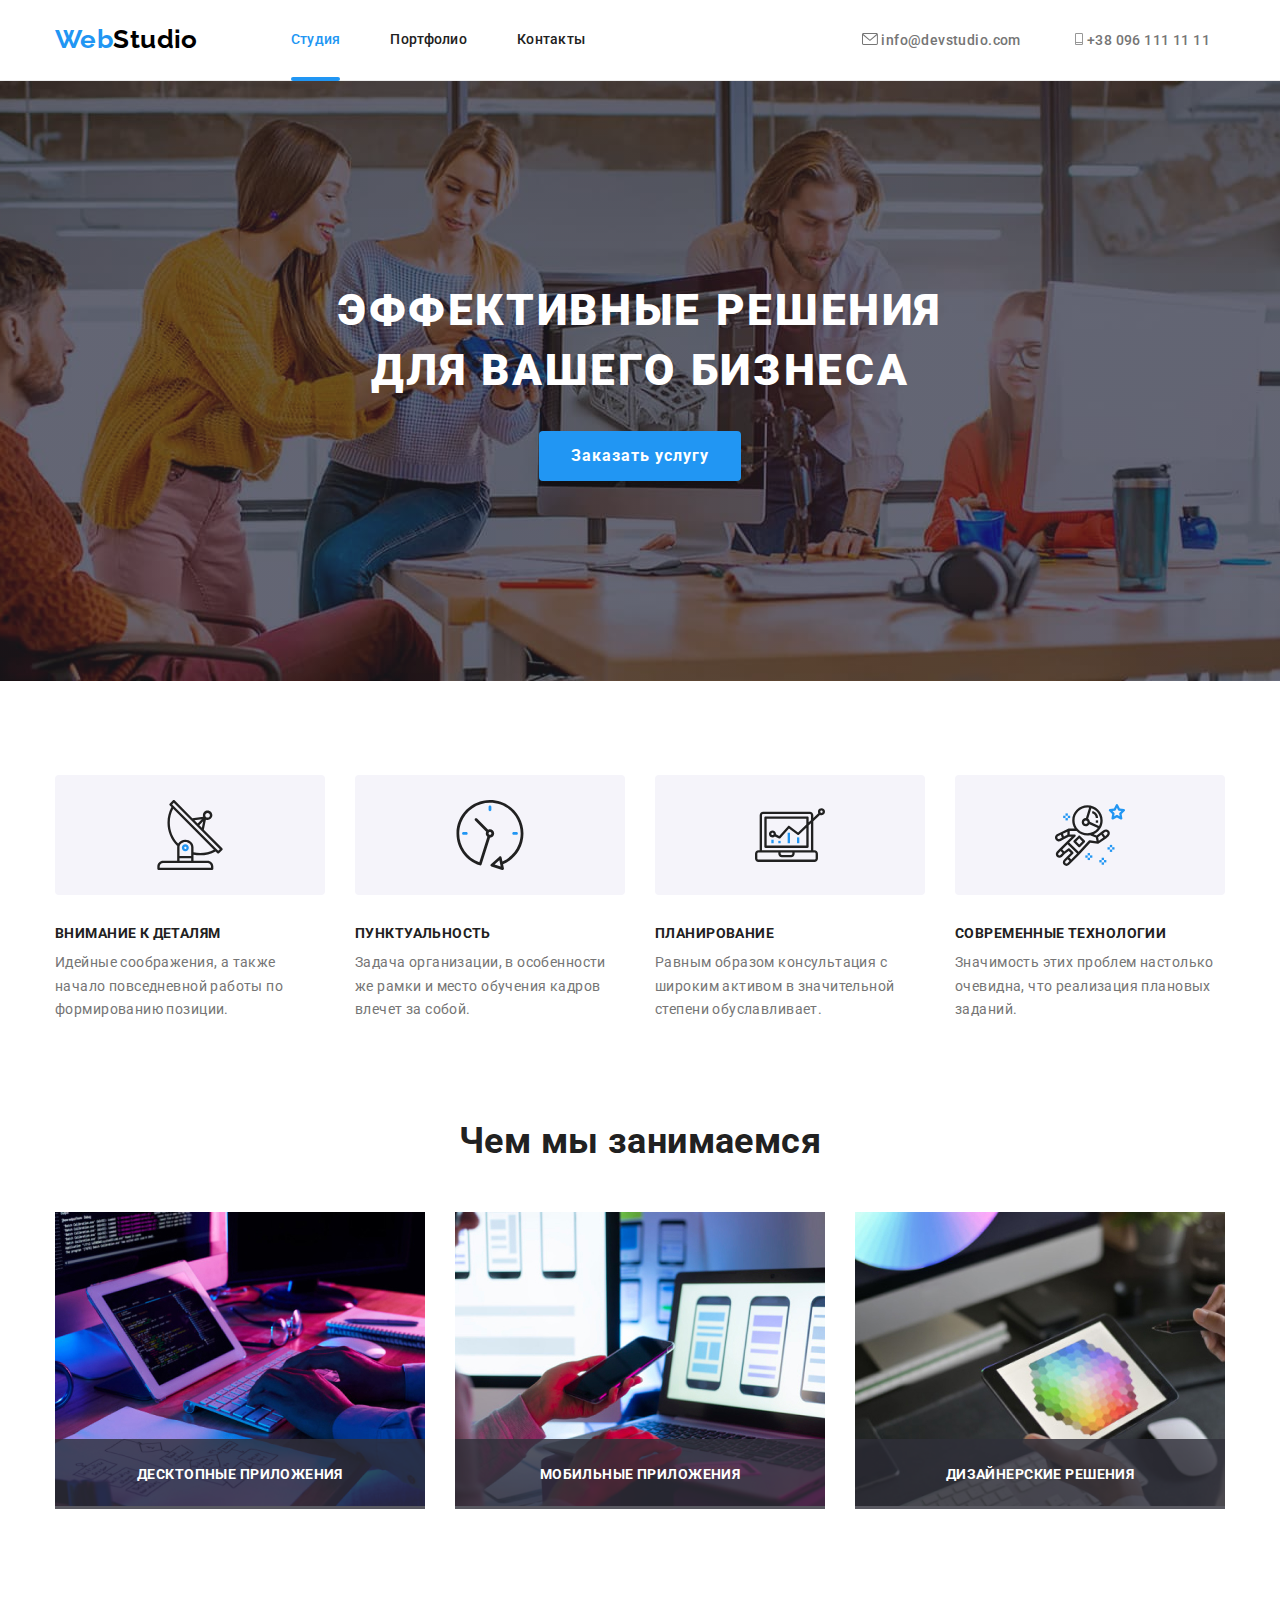
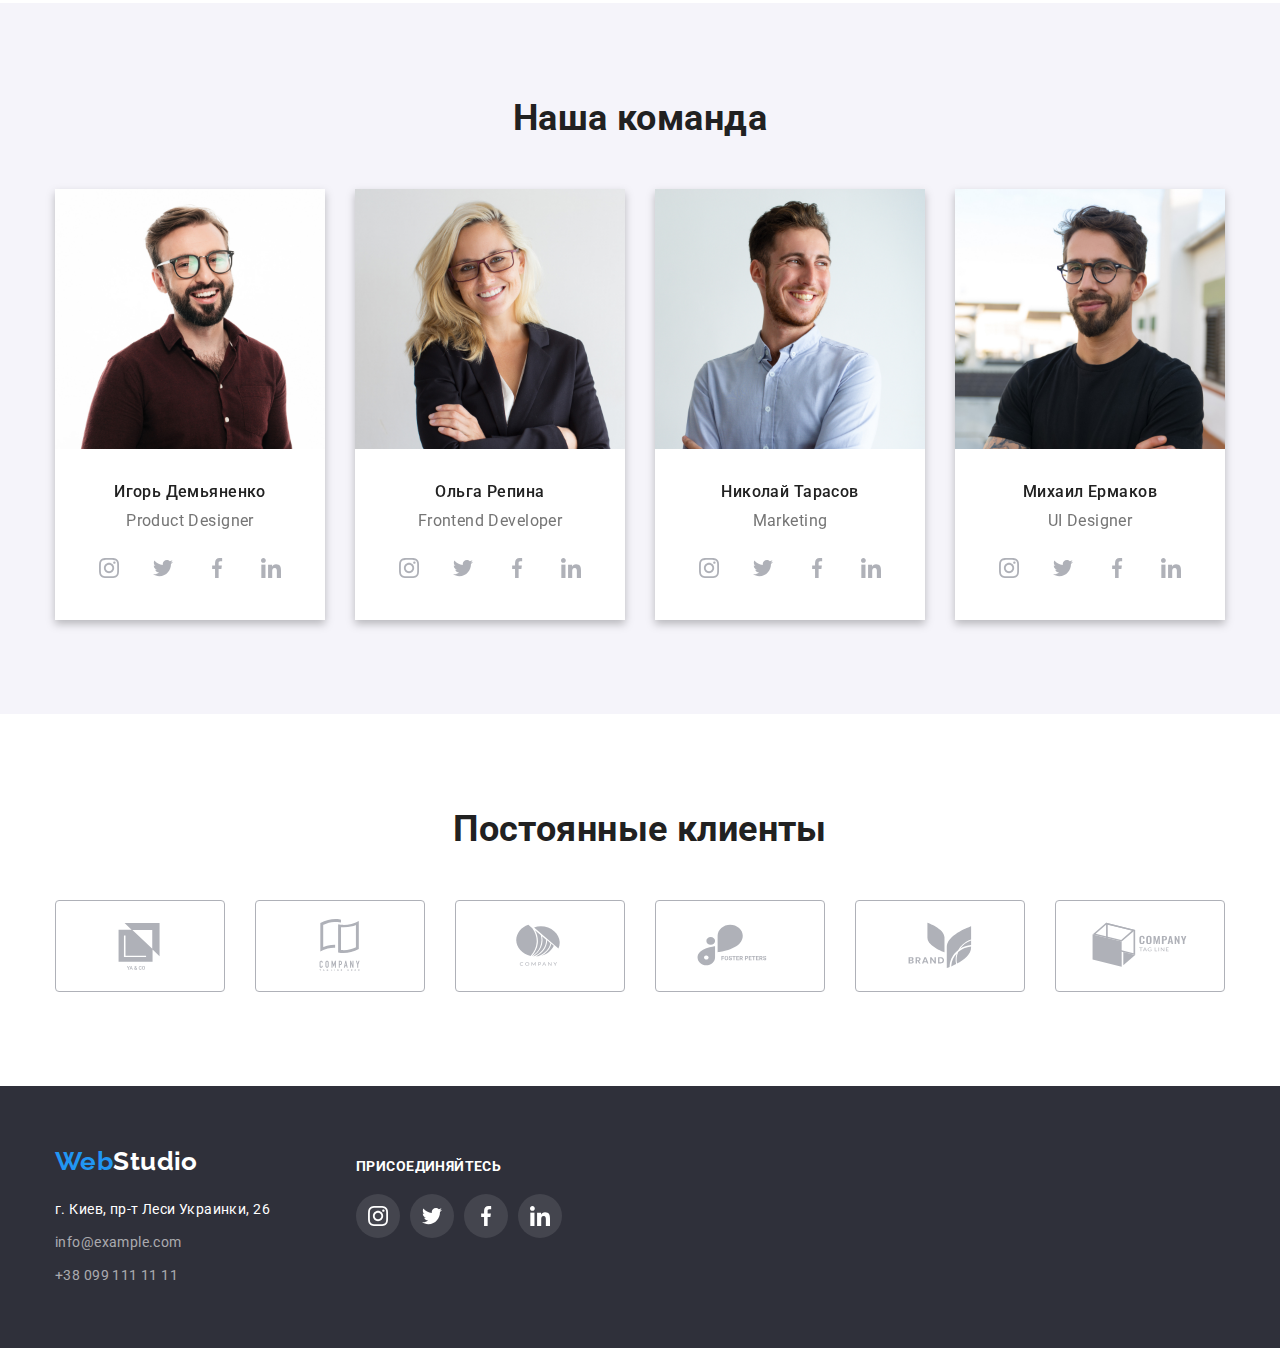
==== commit ca4682dd: "dz-dorabotka" ====
--- a/index.html
+++ b/index.html
@@ -21,7 +21,7 @@
                 </a>
 
                 <ul class="header-list list">
-                    <li class="header-it current"><a href="./index.html" class="header-item link" >Студия</a> </li>
+                    <li class="header-it current"><a href="./index.html" class="header-item curent link" >Студия</a> </li>
                     <li class="header-it"><a href="portfolio.html" class="header-item link">Портфолио</a> </li>
                     <li class="header-it"><a href="#contacts" class="header-item link">Контакты</a> </li>
                 </ul>
@@ -141,7 +141,7 @@
                         <ul class="team-soc-list list">
                             <li class="team-icon-item">
                                 <a href="" class="team-icon-link link"> 
-                                    <svg class="icon-soc" width="20" height="16"> 
+                                    <svg class="icon-soc" width="20" height="20"> 
                                         <use href="./img/symbol-defs.svg#icon-instagram"></use>
                                     </svg>
                                 </a>
@@ -175,7 +175,7 @@
                         <ul class="team-soc-list list">
                             <li class="team-icon-item">
                                 <a href="" class="team-icon-link link"> 
-                                    <svg class="icon-soc" width="20" height="16"> 
+                                    <svg class="icon-soc" width="20" height="20"> 
                                         <use href="./img/symbol-defs.svg#icon-instagram"></use>
                                     </svg>
                                 </a>
@@ -209,7 +209,7 @@
                         <ul class="team-soc-list list">
                             <li class="team-icon-item">
                                 <a href="" class="team-icon-link link"> 
-                                    <svg class="icon-soc" width="20" height="16"> 
+                                    <svg class="icon-soc" width="20" height="20"> 
                                         <use href="./img/symbol-defs.svg#icon-instagram"></use>
                                     </svg>
                                 </a>
@@ -243,7 +243,7 @@
                         <ul class="team-soc-list list">
                             <li class="team-icon-item">
                                 <a href="" class="team-icon-link link"> 
-                                    <svg class="icon-soc" width="20" height="16"> 
+                                    <svg class="icon-soc" width="20" height="20"> 
                                         <use href="./img/symbol-defs.svg#icon-instagram"></use>
                                     </svg>
                                 </a>
@@ -342,7 +342,7 @@
                 <ul class="footer-soc-list list">
                     <li class="footer-icon-item">
                         <a href="" class="footer-icon-link link"> 
-                            <svg class="footer-icon-soc" width="20" height="16"> 
+                            <svg class="footer-icon-soc" width="20" height="20"> 
                                 <use href="./img/symbol-defs.svg#icon-instagram"></use>
                             </svg>
                         </a>
--- a/CSS/Styles.css
+++ b/CSS/Styles.css
@@ -79,6 +79,17 @@
     letter-spacing: 0.02em;
     color: var(--title-color);
     transition: color 250ms ease;
+    position: relative;
+}
+.header-item.curent::after {
+    content:'';
+    position: absolute;
+    width: 100%;
+    height: 4px;
+    background-color: var(--accent-color);
+    border-radius: 2px;
+    left: 0;
+    bottom: -34px;
 }
 .header-link {
     margin-left: auto;
@@ -105,6 +116,7 @@
     color: var(--accent-color);
     fill: var(--accent-color);
 }
+
 
 /*----------------HERO---------------*/
 .hero {
@@ -156,11 +168,12 @@
    display: flex;
    box-shadow: 0px 4px 4px rgba(0, 0, 0, 0.15);
    border-radius: 4px; 
-   border-color: var(--accent-color);
+   border: none;
 }
 
 .hero-btn:hover, .hero-btn:focus {
-    color: var(--accent-color);
+    color: #8b8a8a;
+    background-color: #0e7bd4;
 }
 .backdrop {
     width: 100%;
@@ -369,7 +382,7 @@
     margin-right: 10px;
     margin-bottom: 30px;
 }
-.team-icon-link:last-child {
+.team-icon-item:last-child {
     margin-right: 0;
 }
 .team-icon-link {
@@ -507,6 +520,8 @@
     text-transform: uppercase;
     color: #FFFFFF;
     margin-bottom: 20px;
+    margin-top: 12px;
+
 }
 .f-icon {
     margin-left: 70px;
@@ -522,6 +537,9 @@
 }
 .footer-icon-link:last-child {
     margin-right: 0;
+}
+.footer-icon-link:first-child {
+    margin-left: 0;
 }
 
 .footer-icon-link {
@@ -564,7 +582,7 @@
     color: var(--title-color);
     margin-right: 8px;
     padding: 6px 22px;
-    transition: color 250ms ease;
+    transition: color background-color box-shadow 250ms ease;
     
 }
 .filtr-btn:hover, .filtr-btn:focus {
@@ -591,7 +609,7 @@
     margin-right: 30px;
     margin-bottom: 30px;
     border: 1px solid #EEEEEE;
-    transition: color 250ms ease;
+    transition: color box-shadow 250ms ease;
    
 }
 
@@ -639,6 +657,7 @@
     line-height: 28px;
     height: 100%;
     transform: translateY(100%);
+    transition: transform 250ms;
 }
 .work-down {
     position: relative;
@@ -647,5 +666,6 @@
 
 .work-item:hover .work-two-text {
     transform: translateY(0%);
-    transition: transform 250ms cubic-bezier(0.4, 0, 0.2, 1);
-}
+    
+    
+}
